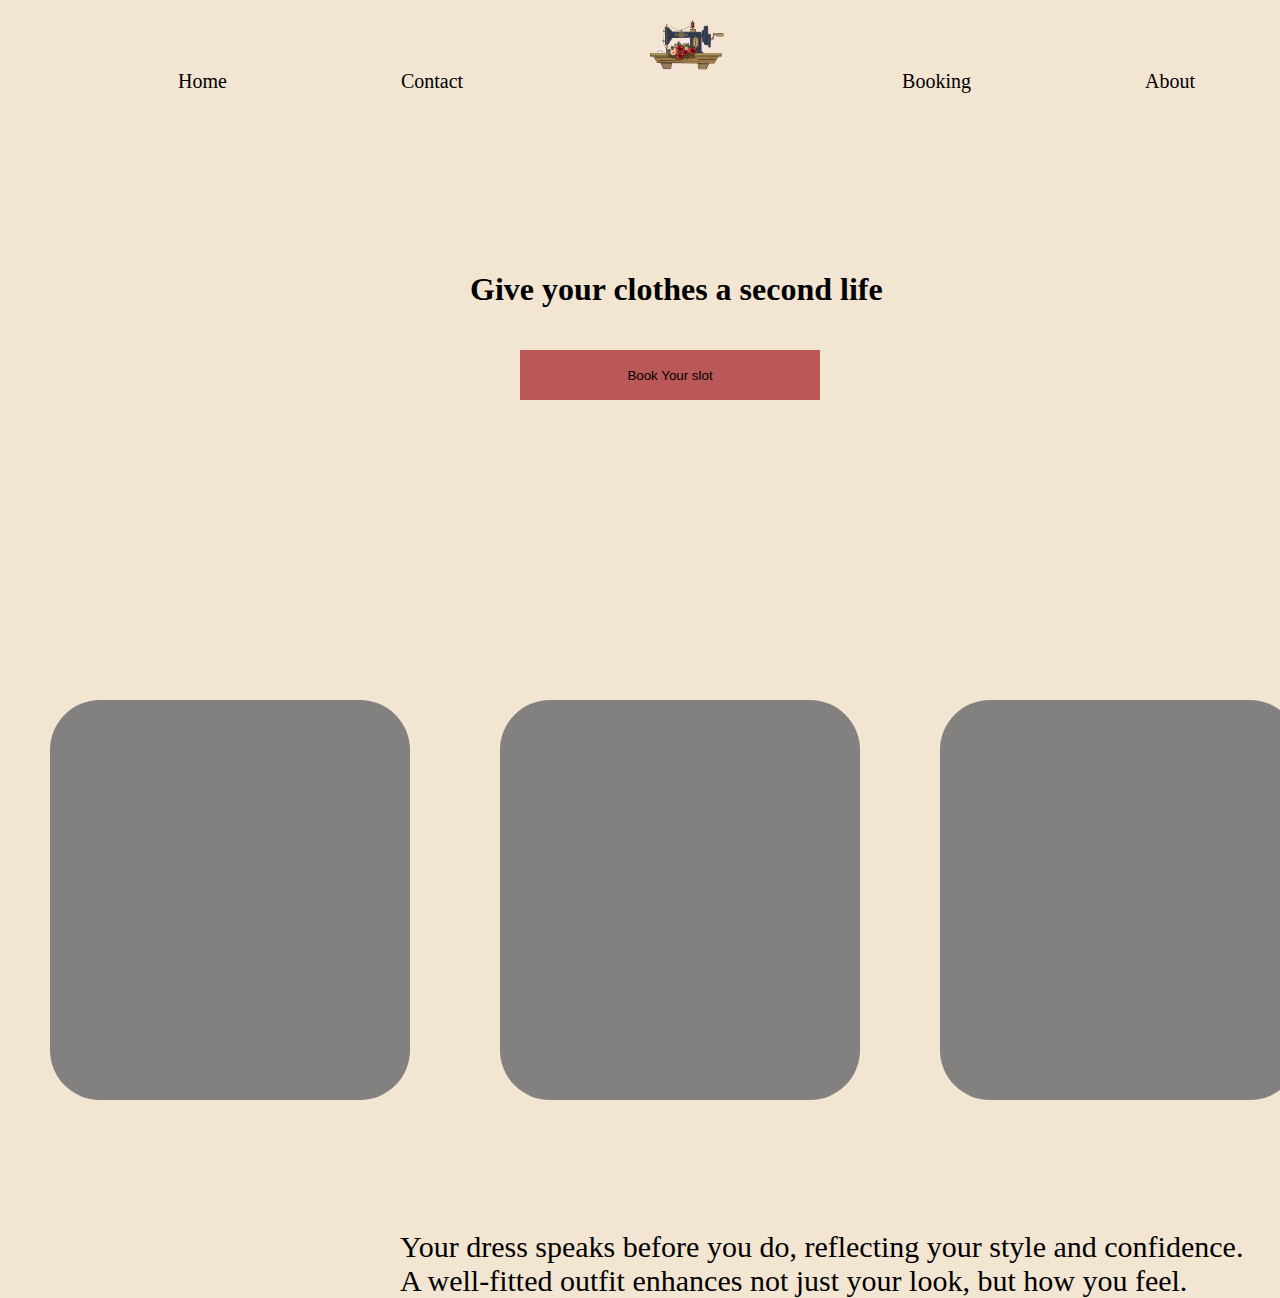
==== Shop beta 1/index.html @ 8a7faccd "Beta prj tailoring website" ====
<!DOCTYPE html>
<html lang="en">
<head>
    <meta charset="UTF-8">
    <meta name="viewport" content="width=device-width, initial-scale=1.0">
    <title>Guru Tailor</title>
    <link rel="stylesheet" href="style.css">
</head>
<body>
    <header>
            <a href="#home">Home</a>
            <a href="#contact">Contact</a>
            <a href="#logo">
                <img src="Material/logo.png" >
            </a>
            <a href="#booking">Booking</a>
            <a href="#about">About</a>
        </header>

        <div class="homeview">
            <h1>Give your clothes a second life</h1>
            <button onclick="alert('Submit')"> Book Your slot </button>
        </div>
        <div class="back">
            <div class="container2"></div>
            <div class="container1"></div>
            <div class="container3"></div>
            <p> Your dress speaks before you do, reflecting your style and confidence.<br> 
                 A well-fitted outfit enhances not just your look, but how you feel. </P>
       </div>
    
</body>
</html>
---- Shop beta 1/style.css ----
header  img{
    width: 80px;
    margin-left: 10px;
}

header a{
    margin-left: 170px;
    font-size: 20px;
    color:black;
    text-decoration: none;
    align-items: center;
    font-family: playfair;
    
}

body{
    background-color: #F2E5D2;
}

div h1{
    position: absolute;
    top: 250px;
    left: 470px;
}

div button{
    position: absolute;
    top: 350px;
    left: 520px;
    width: 300px;
    height: 50px;
    border: 0;
    background-color: #BA5757;
}

.container2{
    position: absolute;
    top: 700px;
    left: 500px;
    /* max-width: 470px; */
    background: rgb(131, 128, 128);
    padding: 200px 180px;
    border-radius: 50px;
}

.container1{
    position: absolute;
    top: 700px;
    left: 50px;
    /* max-width: 470px; */
    background: rgb(131, 128, 128);
    padding: 200px 180px;
    border-radius: 50px;}

.container3{
        position: absolute;
        top: 700px;
        left: 940px;
        /* max-width: 470px; */
        background: rgb(131, 128, 128);
        padding: 200px 180px;
        border-radius: 50px;
    }

div p{
    position: absolute;
    top: 1200px;
    left: 400px;
    font-size: 30px;
}
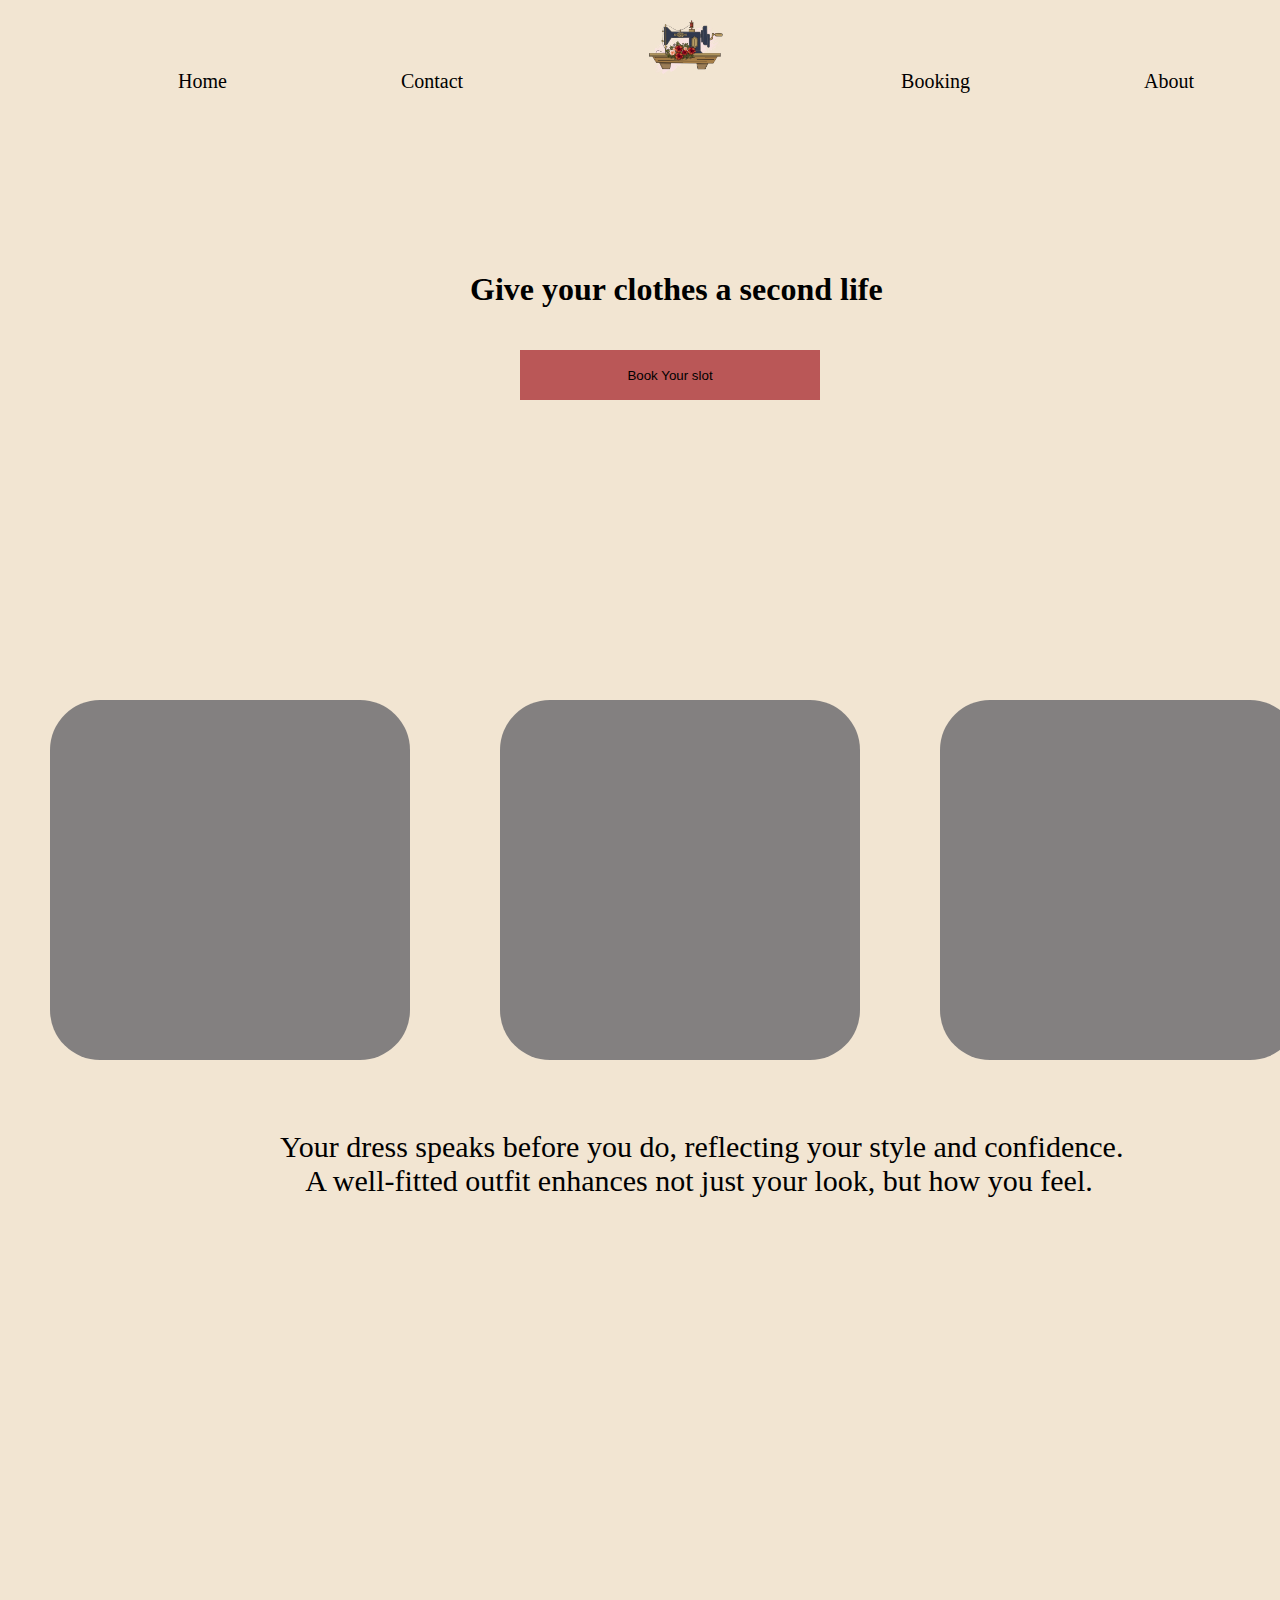
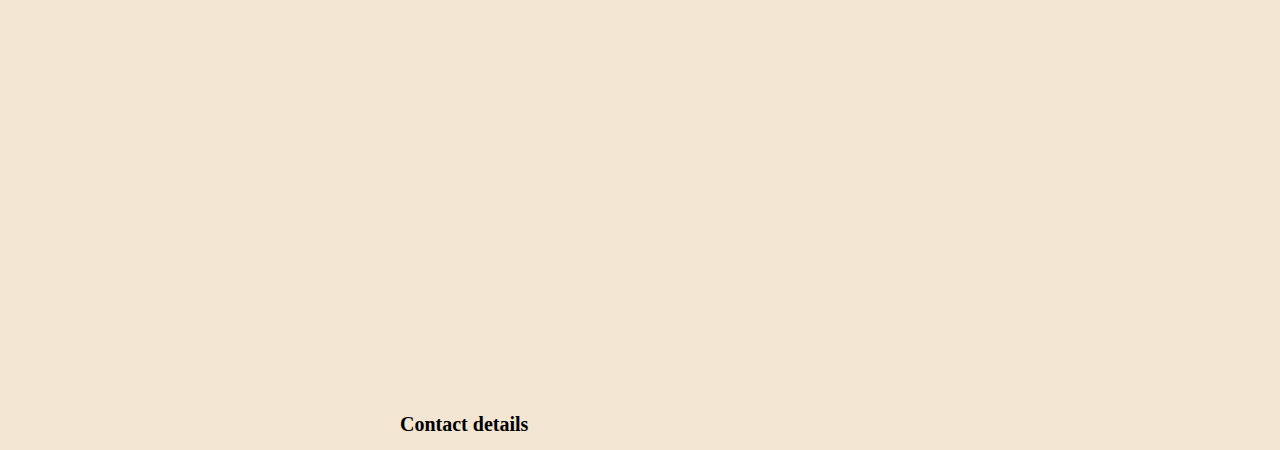
==== commit 5f3a269e: "layer updates" ====
--- a/Shop beta 1/index.html
+++ b/Shop beta 1/index.html
@@ -26,8 +26,11 @@
             <div class="container1"></div>
             <div class="container3"></div>
             <p> Your dress speaks before you do, reflecting your style and confidence.<br> 
-                 A well-fitted outfit enhances not just your look, but how you feel. </P>
+                &thinsp; &thinsp; A well-fitted outfit enhances not just your look, but how you feel. </P>
        </div>
+    <footer>
+        <h1>Contact details</h1>
+    </footer>
     
 </body>
 </html>--- a/Shop beta 1/style.css
+++ b/Shop beta 1/style.css
@@ -1,7 +1,7 @@
 
 header  img{
     width: 80px;
-    margin-left: 10px;
+    margin-left: 09px;
 }
 
 header a{
@@ -40,7 +40,7 @@
     left: 500px;
     /* max-width: 470px; */
     background: rgb(131, 128, 128);
-    padding: 200px 180px;
+    padding: 180px 180px;
     border-radius: 50px;
 }
 
@@ -50,7 +50,7 @@
     left: 50px;
     /* max-width: 470px; */
     background: rgb(131, 128, 128);
-    padding: 200px 180px;
+    padding: 180px 180px;
     border-radius: 50px;}
 
 .container3{
@@ -59,13 +59,20 @@
         left: 940px;
         /* max-width: 470px; */
         background: rgb(131, 128, 128);
-        padding: 200px 180px;
+        padding: 180px 180px;
         border-radius: 50px;
     }
 
 div p{
     position: absolute;
-    top: 1200px;
+    top: 1100px;
+    left: 280px;
+    font-size: 30px;
+} 
+
+footer{
+    position: absolute;
+    top: 2000px;
     left: 400px;
-    font-size: 30px;
-} +    font-size: 10px;
+}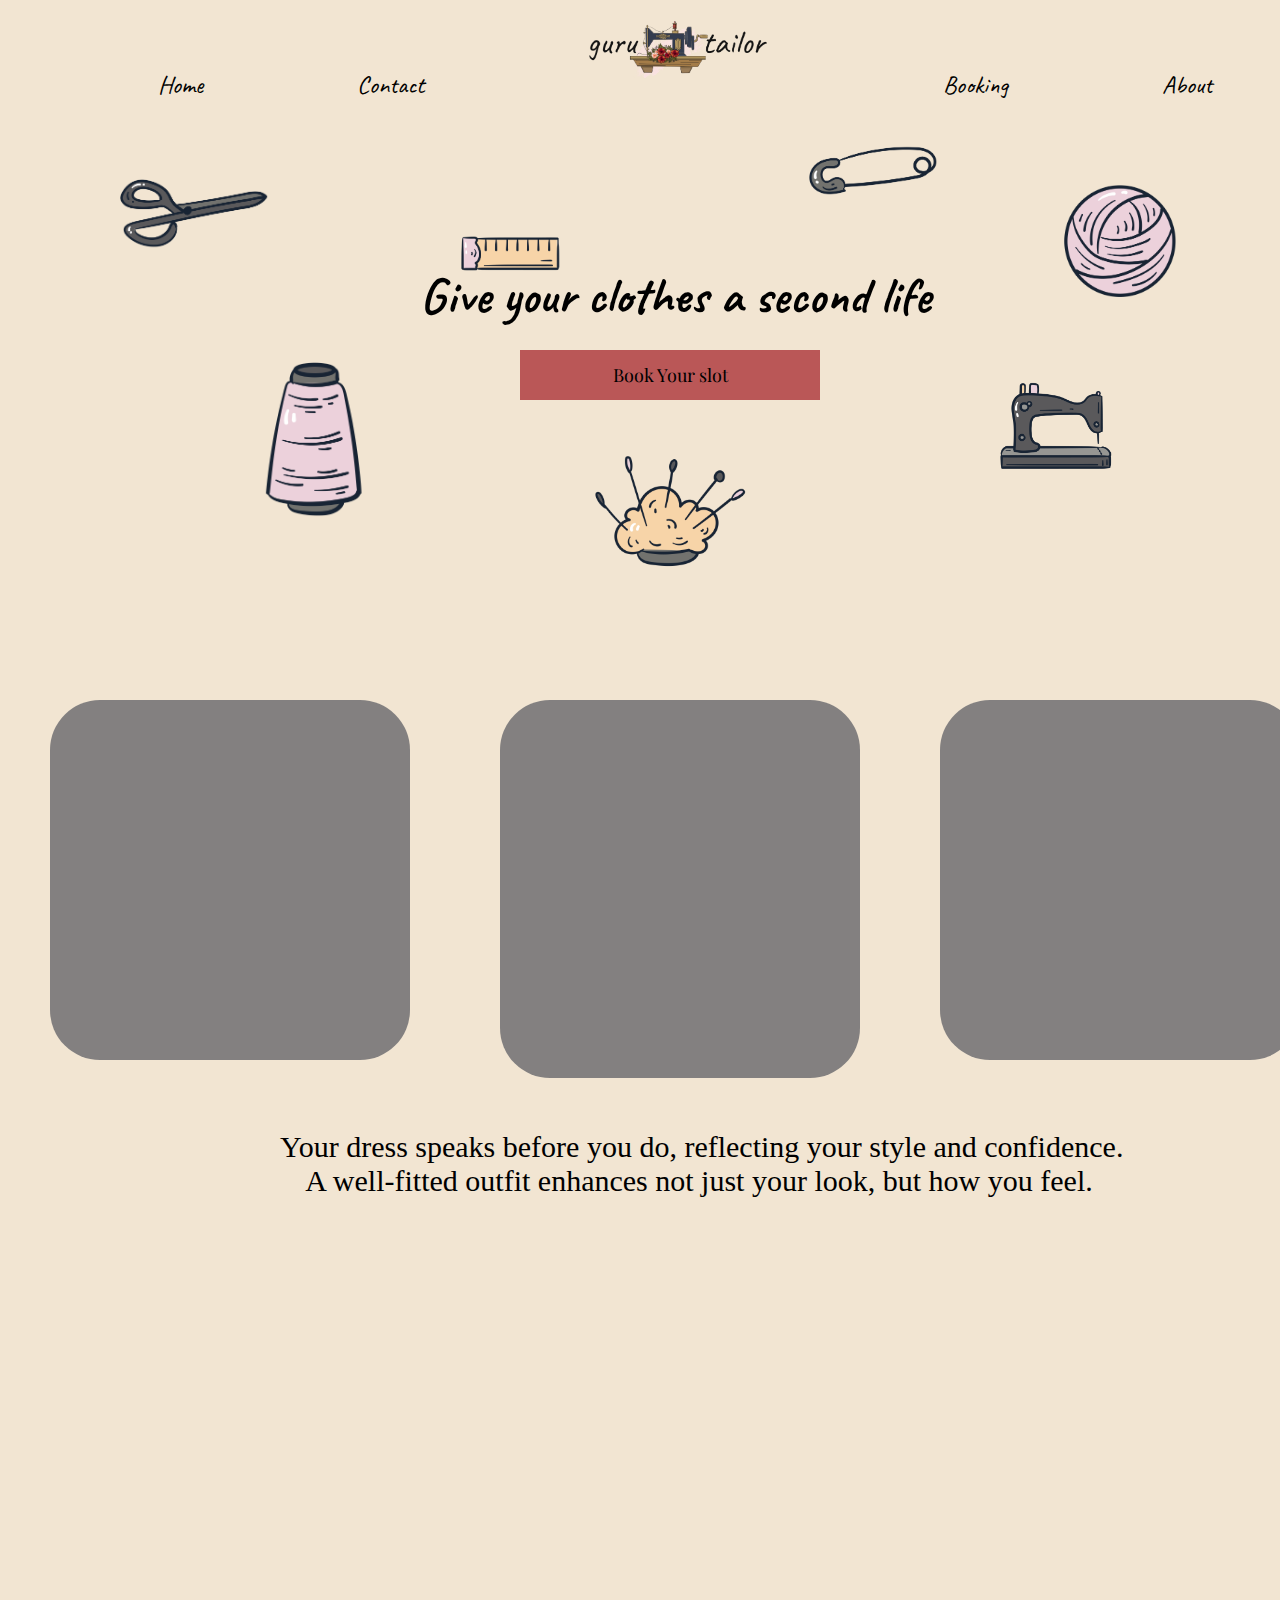
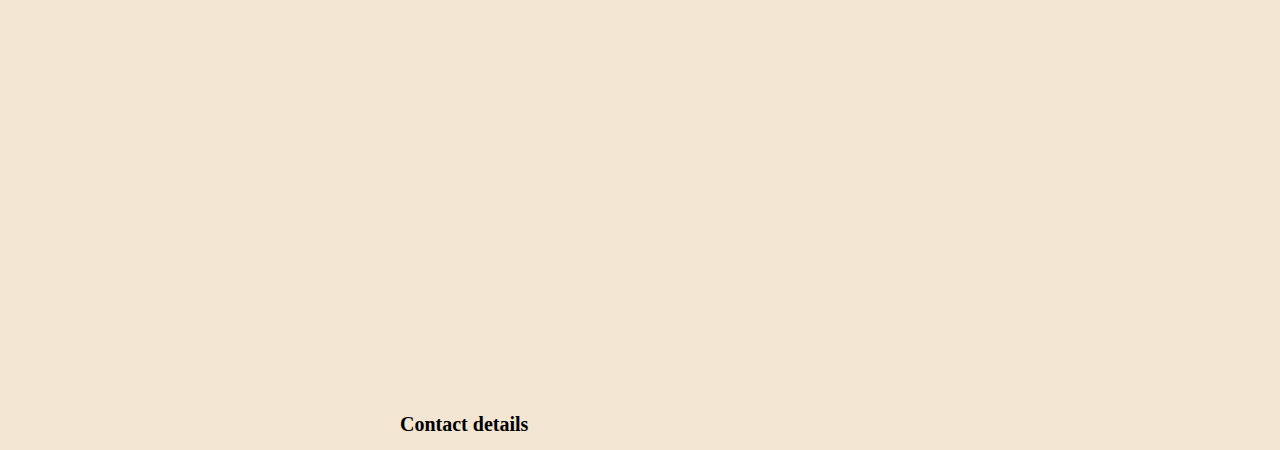
==== commit 89f8ca11: "home page updates" ====
--- a/Shop beta 1/index.html
+++ b/Shop beta 1/index.html
@@ -8,10 +8,10 @@
 </head>
 <body>
     <header>
-            <a href="#home">Home</a>
+            <a href="index.html">Home</a>
             <a href="#contact">Contact</a>
             <a href="#logo">
-                <img src="Material/logo.png" >
+                <img src="Material/Group 1 (1).png" >
             </a>
             <a href="#booking">Booking</a>
             <a href="#about">About</a>
@@ -20,9 +20,21 @@
         <div class="homeview">
             <h1>Give your clothes a second life</h1>
             <button onclick="alert('Submit')"> Book Your slot </button>
+            <div class="back-props">
+                <img src="Material/Background props/Scale 01.png" alt="" class="Scale01">
+                <img src="Material/Background props/scissors 02.png" alt="" class="scissors02">
+                <img src="Material/Background props/Thread 03.png" alt="" class="Thread03">
+                <img src="Material/Background props/thread 04.png" alt="" class="thread04">
+                <img src="Material/Background props/machine 05.png" alt="" class="machine05" >
+                <img src="Material/Background props/bundle 06.png" alt="" class="bundle06" >
+                <img src="Material/Background props/pin 07.png" alt="" class="pin07">
+                
+            </div>
         </div>
         <div class="back">
-            <div class="container2"></div>
+            <div class="container2">
+                <img src="" alt="">
+            </div>
             <div class="container1"></div>
             <div class="container3"></div>
             <p> Your dress speaks before you do, reflecting your style and confidence.<br> 
--- a/Shop beta 1/style.css
+++ b/Shop beta 1/style.css
@@ -1,17 +1,30 @@
+@font-face {
+    font-family: caveat;
+    src: url(Material/Caveat/Caveat-VariableFont_wght.ttf);
+
+}
+
+@font-face {
+    font-family: playfair;
+    src: url(Material/Playfair_Display/PlayfairDisplay-VariableFont_wght.ttf);
+}
+
+
 
 header  img{
-    width: 80px;
+    width: 200px;
     margin-left: 09px;
 }
 
 header a{
-    margin-left: 170px;
-    font-size: 20px;
+    margin-left: 150px;
+    font-size: 25px;
     color:black;
     text-decoration: none;
     align-items: center;
-    font-family: playfair;
-    
+    font-family: "caveat";
+    resize: vertical;
+    overflow: auto;
 }
 
 body{
@@ -20,8 +33,11 @@
 
 div h1{
     position: absolute;
-    top: 250px;
-    left: 470px;
+    top: 230px;
+    left: 420px;
+    font-family: "caveat";
+    font-size: 50px;
+    text-decoration: none;
 }
 
 div button{
@@ -32,6 +48,8 @@
     height: 50px;
     border: 0;
     background-color: #BA5757;
+    font-size: large;
+    font-family: "playfair";
 }
 
 .container2{
@@ -75,4 +93,51 @@
     top: 2000px;
     left: 400px;
     font-size: 10px;
+}
+
+
+.Scale01{
+    width: 120px;
+    position: absolute;
+    top: 200px;
+    left: 450px
+}
+.scissors02{
+    width: 180px;
+    position: absolute;
+    top: 150px;
+    left: 100px
+}
+.Thread03{
+    width: 180px;
+    position: absolute;
+    top: 450px;
+    left: 570px;   
+}
+
+.thread04{
+    width: 120px;
+    position: absolute;
+    top: 350px;
+    left: 250px;   
+}
+.pin07{
+    width: 150px;
+    position: absolute;
+    top: 120px;
+    left: 800px
+}
+
+.bundle06{
+    width: 150px;
+    position: absolute;
+    top: 170px;
+    left: 1050px
+}
+
+.machine05{
+    width: 150px;
+    position: absolute;
+    top: 380px;
+    left: 980px
 }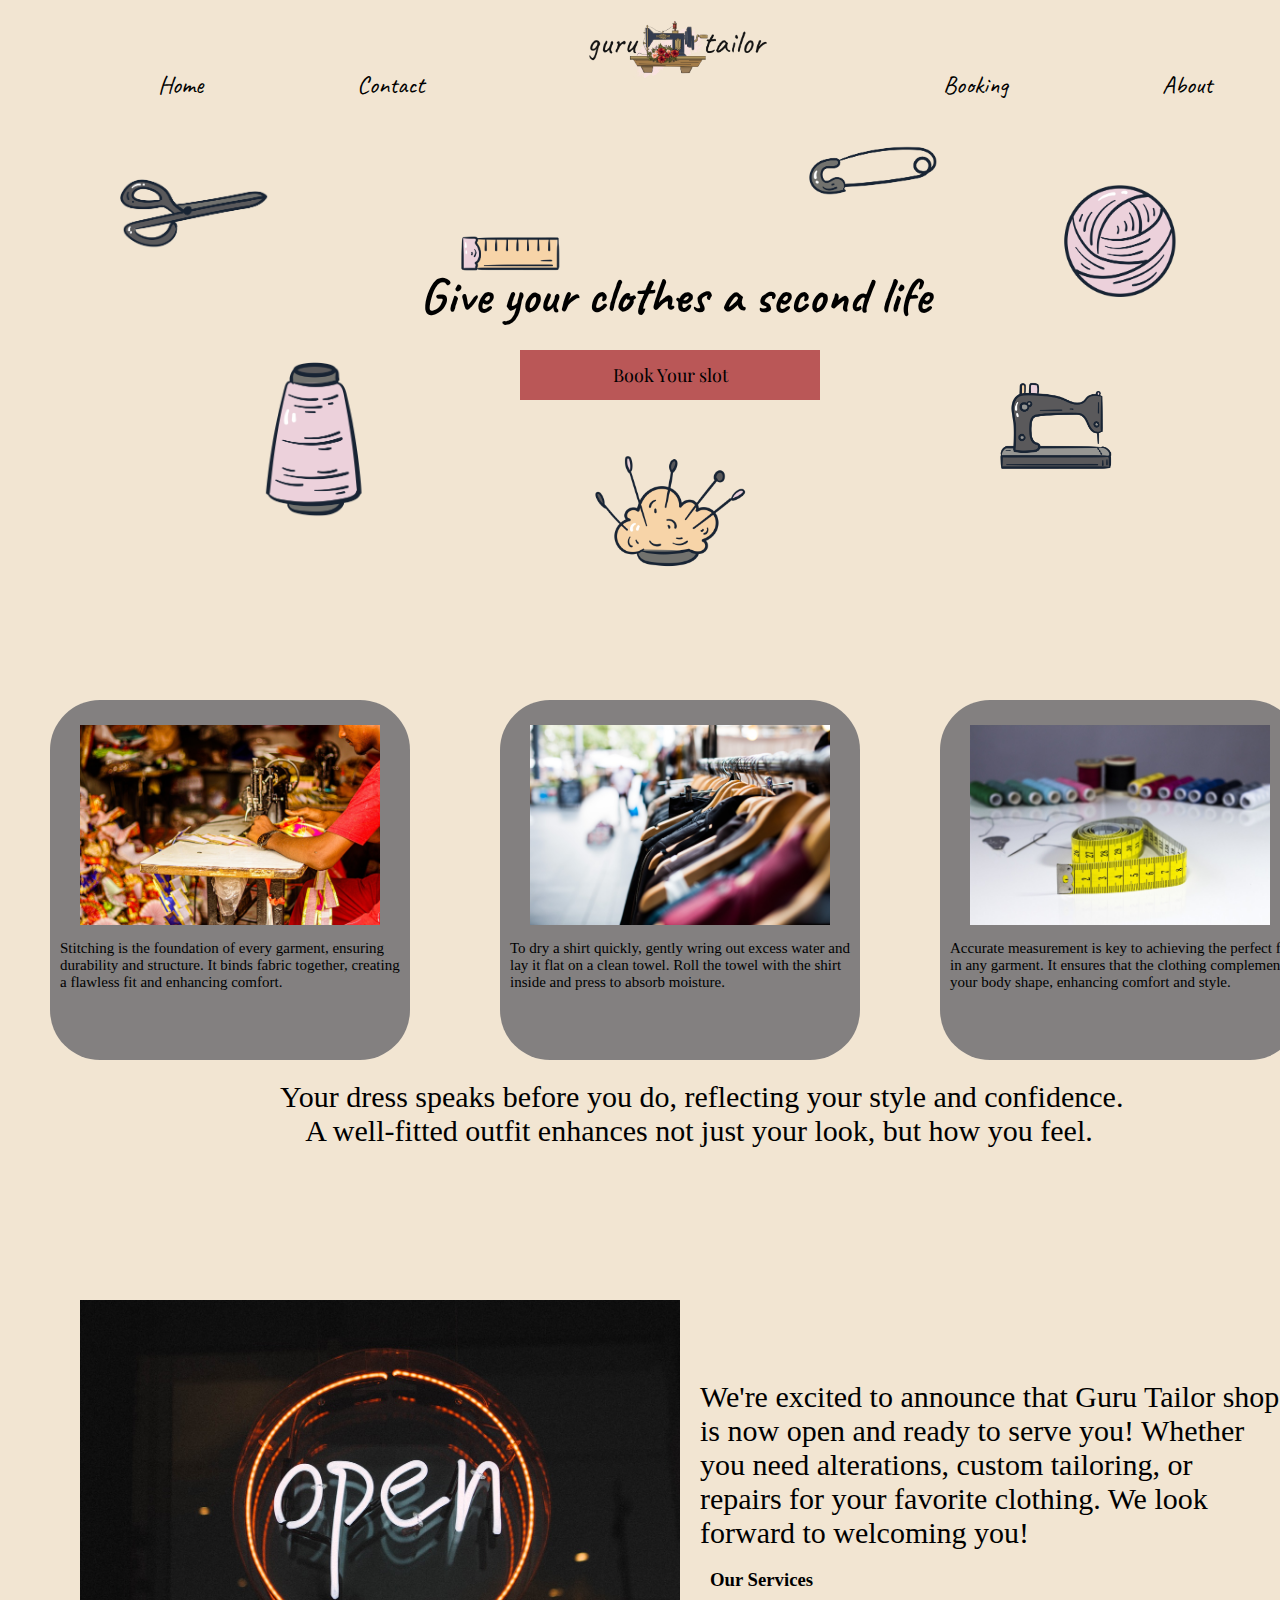
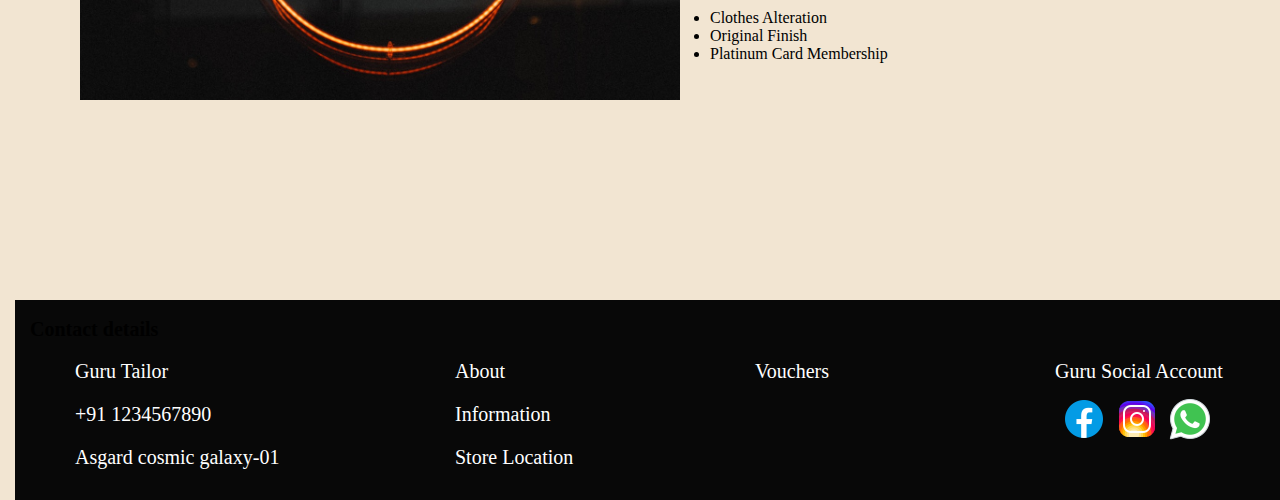
==== commit dc1189e2: "Updated Home page" ====
--- a/Shop beta 1/index.html
+++ b/Shop beta 1/index.html
@@ -9,17 +9,17 @@
 <body>
     <header>
             <a href="index.html">Home</a>
-            <a href="#contact">Contact</a>
-            <a href="#logo">
+            <a href="contact.html">Contact</a>
+            <a href="#index.html">
                 <img src="Material/Group 1 (1).png" >
             </a>
-            <a href="#booking">Booking</a>
+            <a href="https://forms.gle/USWGiFCPxZEYGrVv9">Booking</a>
             <a href="#about">About</a>
         </header>
 
         <div class="homeview">
             <h1>Give your clothes a second life</h1>
-            <button onclick="alert('Submit')"> Book Your slot </button>
+            <a href="https://forms.gle/USWGiFCPxZEYGrVv9"><button> Book Your slot </button></a>
             <div class="back-props">
                 <img src="Material/Background props/Scale 01.png" alt="" class="Scale01">
                 <img src="Material/Background props/scissors 02.png" alt="" class="scissors02">
@@ -33,15 +33,63 @@
         </div>
         <div class="back">
             <div class="container2">
-                <img src="" alt="">
+                <a href="#container2">
+                <img src="Material/Background props/hangers.jpg" alt="" id="pic1"> </a>
+                <p id="parakey">To dry a shirt quickly, gently wring out excess water and lay it flat on a clean towel.
+                    Roll the towel with the shirt inside and press to absorb moisture.</p>
             </div>
-            <div class="container1"></div>
-            <div class="container3"></div>
+            <div class="container1">
+                <a href="#container1">
+                <img src="Material/Background props/Machine.jpg" alt="" id="pic1"></a>
+                <p id="parakey">Stitching is the foundation of every garment, ensuring durability and structure. 
+                    It binds fabric together, creating a flawless fit and enhancing comfort.</p>
+            </div>
+            <div class="container3">
+                <a href="#container3">
+                <img src="Material/Background props/tape.jpg" alt="" id="pic1"></a>
+                <p id="parakey">Accurate measurement is key to achieving the perfect fit in any garment. 
+                    It ensures that the clothing complements your body shape, enhancing comfort and style.</p>
+            </div>
             <p> Your dress speaks before you do, reflecting your style and confidence.<br> 
                 &thinsp; &thinsp; A well-fitted outfit enhances not just your look, but how you feel. </P>
        </div>
+       <div class="shop">
+        <img src="Material/Background props/open.jpg" alt="" class="open">
+        <p class="openwords">We're excited to announce that Guru Tailor shop is now open and ready to serve you! 
+            Whether you need alterations, custom tailoring, or repairs for your favorite clothing.
+            We look forward to welcoming you!</p>
+            <div class="Service">
+                <h3>Our Services</h3>
+                <li>Clothes Alteration</li>
+                <li>Original Finish</li>
+                <li>Platinum Card Membership</li>
+            </div>
+       </div>
+
     <footer>
         <h1>Contact details</h1>
+        <div class="Contact">
+            <ul>Guru Tailor</ul>        
+            <ul>+91 1234567890</ul>
+           <ul>Asgard cosmic galaxy-01</ul>
+        </div>
+        <div class="AboutUniqio">
+            <a href="#About"><ul>About</ul></a>
+            <a href="#Information"><ul>Information</ul></a>
+            <a href="https://maps.app.goo.gl/8SY3yfvFVy3vU5nU6"><ul>Store Location</ul></a>
+            
+        </div>
+        <div class="Account">
+            <a href="#Vouchers"><ul>Vouchers</ul></a>
+        </div>
+        <div class="Guru_Social_Account">
+            <ul>Guru Social Account</ul>
+            <div class="socialmedia">
+            <a href="#Facebook"><img src="Material/FA.png" alt=""></a>
+            <a href="#Instagram"><img src="Material/IN.png" alt=""></a>
+            <a href="#Whatsapp"><img src="Material/WH.png" alt=""></a>
+            </div>
+        </div>
     </footer>
     
 </body>
--- a/Shop beta 1/style.css
+++ b/Shop beta 1/style.css
@@ -61,6 +61,13 @@
     padding: 180px 180px;
     border-radius: 50px;
 }
+#parakey{
+    position:absolute;
+        top: 225px;
+        left: 10px;
+        font-size: 15px;
+
+}
 
 .container1{
     position: absolute;
@@ -69,7 +76,14 @@
     /* max-width: 470px; */
     background: rgb(131, 128, 128);
     padding: 180px 180px;
-    border-radius: 50px;}
+    border-radius: 50px;
+}
+#pic1{
+        position:absolute;
+        top: 25px;
+        left: 30px;
+        width: 300px;
+    }
 
 .container3{
         position: absolute;
@@ -83,17 +97,29 @@
 
 div p{
     position: absolute;
-    top: 1100px;
+    top: 1050px;
     left: 280px;
     font-size: 30px;
 } 
 
-footer{
-    position: absolute;
-    top: 2000px;
-    left: 400px;
-    font-size: 10px;
-}
+.open{
+    position: absolute;
+    top: 1300px;
+    left: 80px;
+    width: 600px;
+}
+
+.openwords{
+    position: absolute;
+    top: 1350px;
+    left: 700px;
+}
+.Service{
+    position: absolute;
+    top: 1550px;
+    left: 710px;
+}
+
 
 
 .Scale01{
@@ -140,4 +166,64 @@
     position: absolute;
     top: 380px;
     left: 980px
-}+}
+
+footer{
+    position: absolute;
+    top: 1900px;
+    left: 15px;
+    font-size: 10px;
+    background: rgb(8, 8, 8);
+        padding: 100px 660px;
+        border-radius: 0px;
+}
+
+footer h1{
+    position: absolute;
+    top: 5px;
+    left: 15px;
+}
+
+.Contact{
+    position: absolute;
+    top: 40px;
+    left: 20px;
+    font-size: 20px;
+}
+
+.AboutUniqio{
+    position: absolute;
+    top: 40px;
+    left: 400px;
+    font-size: 20px;
+}
+
+.Account{
+    position: absolute;
+    top: 40px;
+    left: 700px;
+    font-size: 20px;
+
+}
+
+.Guru_Social_Account{
+    position: absolute;
+    top: 40px;
+    left: 1000px;
+    font-size: 20px;
+    color:rgb(255, 255, 255);
+}
+.socialmedia{
+    position: absolute;
+    top: 55px;
+    left: 45px;
+}
+.Contact{
+    color:rgb(255, 255, 255);
+}
+a{
+    color:rgb(255, 255, 255);
+    text-decoration-line: none;
+    text-decoration: none;
+
+}
